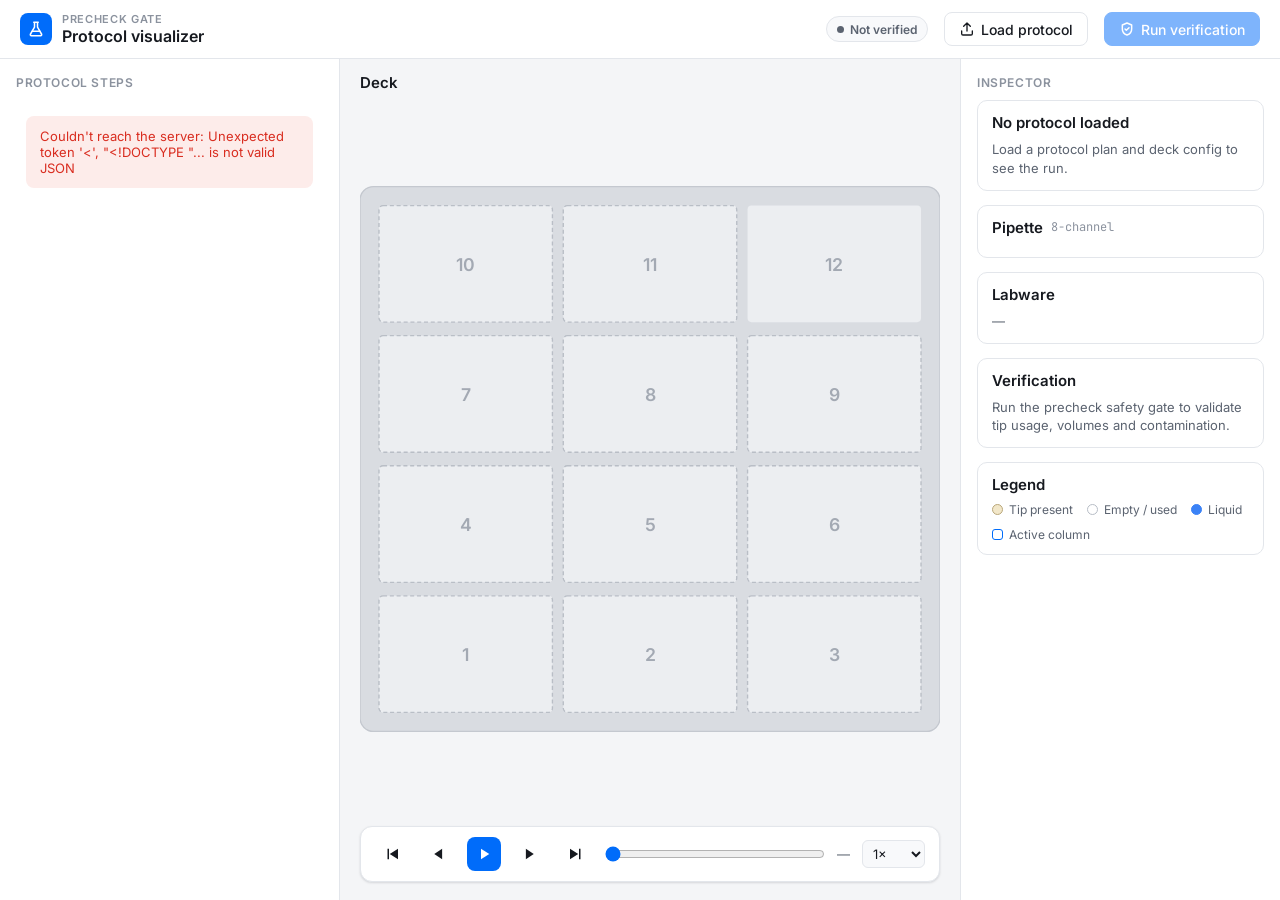
==== viz_frontend/index.html @ 833ebb76 "feat: add precheck visualizer (run view) and simulator updates - Flask backend (viz_backend) validat" ====
<!DOCTYPE html>
<html lang="en">
<head>
<meta charset="UTF-8">
<meta name="viewport" content="width=device-width, initial-scale=1.0">
<title>Precheck Run View</title>
<link rel="preconnect" href="https://fonts.googleapis.com">
<link href="https://fonts.googleapis.com/css2?family=Inter:wght@400;500;600;700&family=JetBrains+Mono:wght@400;500&display=swap" rel="stylesheet">
<style>
:root {
    --bg: #f4f5f7;
    --surface: #ffffff;
    --surface-2: #f8f9fb;
    --border: #e3e6eb;
    --text: #16191f;
    --text-2: #5b6370;
    --text-3: #8b929e;
    --accent: #006cfa;
    --accent-soft: #e5f0ff;
    --success: #04aa65;
    --success-soft: #e3f6ed;
    --danger: #d92d20;
    --danger-soft: #fdecea;
    --warn: #c77700;

    --a-pick: #7c4dff;
    --a-asp: #006cfa;
    --a-disp: #04aa65;
    --a-drop: #6b7280;

    --deck: #d9dce1;
    --deck-edge: #c4c8cf;
    --slot: #eceef1;
    --slot-line: #b9bec6;
    --slot-num: #a3a9b3;
    --lw: #ffffff;
    --lw-line: #9aa1ab;
    --well: #ffffff;
    --well-line: #b7bdc6;
    --liquid: #3b82f6;
    --tip: #f2e7c9;
    --tip-line: #b9a77a;
    --head: #1f2937;
    --shadow: 0 1px 2px rgba(16, 24, 40, .06), 0 1px 3px rgba(16, 24, 40, .08);
}
@media (prefers-color-scheme: dark) {
    :root:not([data-theme="light"]) {
        --bg: #0e1116; --surface: #161a21; --surface-2: #1b2029; --border: #2a303b;
        --text: #e8eaee; --text-2: #a4abb7; --text-3: #737b88;
        --accent: #4d9bff; --accent-soft: #15253d;
        --success: #2fc884; --success-soft: #11291f; --danger: #f2675c; --danger-soft: #331a18;
        --deck: #2a2f38; --deck-edge: #383e49; --slot: #222730; --slot-line: #434a56; --slot-num: #5f6774;
        --lw: #313743; --lw-line: #5c6472; --well: #262b34; --well-line: #535b68;
        --tip: #8a7c58; --tip-line: #b5a476; --head: #e5e7eb;
        --shadow: 0 1px 2px rgba(0,0,0,.4);
    }
}
:root[data-theme="dark"] {
    --bg: #0e1116; --surface: #161a21; --surface-2: #1b2029; --border: #2a303b;
    --text: #e8eaee; --text-2: #a4abb7; --text-3: #737b88;
    --accent: #4d9bff; --accent-soft: #15253d;
    --success: #2fc884; --success-soft: #11291f; --danger: #f2675c; --danger-soft: #331a18;
    --deck: #2a2f38; --deck-edge: #383e49; --slot: #222730; --slot-line: #434a56; --slot-num: #5f6774;
    --lw: #313743; --lw-line: #5c6472; --well: #262b34; --well-line: #535b68;
    --tip: #8a7c58; --tip-line: #b5a476; --head: #e5e7eb;
    --shadow: 0 1px 2px rgba(0,0,0,.4);
}

* { margin: 0; padding: 0; box-sizing: border-box; }
html, body { height: 100%; }
body {
    font-family: Inter, -apple-system, BlinkMacSystemFont, 'Segoe UI', sans-serif;
    font-size: 14px;
    background: var(--bg);
    color: var(--text);
    -webkit-font-smoothing: antialiased;
}
.mono { font-family: 'JetBrains Mono', ui-monospace, Menlo, monospace; }

/* ---------- App shell ---------- */
.app { display: grid; grid-template-rows: auto 1fr; height: 100vh; }
.topbar {
    display: flex; align-items: center; gap: 16px;
    padding: 12px 20px; background: var(--surface); border-bottom: 1px solid var(--border);
}
.brand { display: flex; align-items: center; gap: 10px; min-width: 0; }
.brand-mark {
    width: 32px; height: 32px; border-radius: 8px; background: var(--accent);
    display: grid; place-items: center; color: #fff; flex-shrink: 0;
}
.brand-text { min-width: 0; }
.brand-text .eyebrow { font-size: 11px; font-weight: 600; letter-spacing: .06em; text-transform: uppercase; color: var(--text-3); }
.brand-text h1 { font-size: 16px; font-weight: 600; white-space: nowrap; overflow: hidden; text-overflow: ellipsis; }
.topbar .meta { color: var(--text-2); font-size: 13px; white-space: nowrap; }
.spacer { flex: 1; }

.btn {
    display: inline-flex; align-items: center; gap: 6px;
    height: 34px; padding: 0 14px; border-radius: 8px;
    border: 1px solid var(--border); background: var(--surface); color: var(--text);
    font: inherit; font-weight: 500; cursor: pointer; transition: background .15s, border-color .15s;
    white-space: nowrap;
}
.btn:hover { background: var(--surface-2); }
.btn.primary { background: var(--accent); border-color: var(--accent); color: #fff; }
.btn.primary:hover { filter: brightness(1.08); }
.btn:disabled { opacity: .5; cursor: default; }
.btn svg { width: 16px; height: 16px; }

.pill {
    display: inline-flex; align-items: center; gap: 6px; height: 26px; padding: 0 10px;
    border-radius: 999px; font-size: 12px; font-weight: 600; background: var(--surface-2); color: var(--text-2);
    border: 1px solid var(--border); white-space: nowrap;
}
.pill::before { content: ""; width: 7px; height: 7px; border-radius: 50%; background: currentColor; }
.pill.passed { background: var(--success-soft); color: var(--success); border-color: transparent; }
.pill.failed { background: var(--danger-soft); color: var(--danger); border-color: transparent; }
.pill.running { background: var(--accent-soft); color: var(--accent); border-color: transparent; }

.main {
    display: grid; grid-template-columns: 340px minmax(0, 1fr) 320px;
    min-height: 0;
}

/* ---------- Steps sidebar ---------- */
.sidebar { background: var(--surface); border-right: 1px solid var(--border); display: flex; flex-direction: column; min-height: 0; }
.section-head {
    display: flex; align-items: baseline; justify-content: space-between;
    padding: 16px 16px 10px; font-size: 12px; font-weight: 600; letter-spacing: .05em; text-transform: uppercase; color: var(--text-3);
}
.steps { overflow-y: auto; padding: 0 10px 16px; flex: 1; }
.group-head {
    margin: 12px 6px 6px; font-size: 12px; font-weight: 600; color: var(--text-2);
    display: flex; gap: 6px; align-items: center;
}
.group-head .arrow { color: var(--text-3); }
.step {
    display: grid; grid-template-columns: 28px 1fr; gap: 10px; align-items: start;
    padding: 9px 10px; border-radius: 8px; cursor: pointer; border: 1px solid transparent;
    transition: background .12s;
}
.step:hover { background: var(--surface-2); }
.step.active { background: var(--accent-soft); border-color: color-mix(in srgb, var(--accent) 35%, transparent); }
.step.done .step-title { color: var(--text-2); }
.step.failed { background: var(--danger-soft); border-color: color-mix(in srgb, var(--danger) 40%, transparent); }
.step-icon {
    width: 28px; height: 28px; border-radius: 7px; display: grid; place-items: center; color: #fff;
}
.step-icon svg { width: 15px; height: 15px; }
.step-title { font-weight: 500; line-height: 1.35; }
.step-sub { font-size: 12px; color: var(--text-3); margin-top: 2px; }
.step-num { font-variant-numeric: tabular-nums; color: var(--text-3); font-weight: 500; margin-right: 4px; }

/* ---------- Deck center ---------- */
.stage { display: flex; flex-direction: column; min-width: 0; min-height: 0; }
.stage-head { display: flex; align-items: center; gap: 12px; padding: 14px 20px 0; }
.stage-head h2 { font-size: 15px; font-weight: 600; }
.stage-head .sub { color: var(--text-3); font-size: 13px; }
.deck-wrap { flex: 1; min-height: 0; display: grid; place-items: center; padding: 12px 20px; }
#deck { width: 100%; height: 100%; max-height: 100%; }
#head { transition: transform .45s cubic-bezier(.4,0,.2,1), opacity .25s; }

.transport {
    margin: 0 20px 18px; background: var(--surface); border: 1px solid var(--border); border-radius: 12px;
    padding: 10px 14px; display: flex; align-items: center; gap: 12px; box-shadow: var(--shadow);
}
.icon-btn {
    width: 34px; height: 34px; border-radius: 8px; border: none; background: transparent; color: var(--text);
    display: grid; place-items: center; cursor: pointer;
}
.icon-btn:hover { background: var(--surface-2); }
.icon-btn.play { background: var(--accent); color: #fff; }
.icon-btn.play:hover { filter: brightness(1.08); }
.icon-btn svg { width: 18px; height: 18px; }
.scrub { flex: 1; accent-color: var(--accent); min-width: 60px; }
.counter { font-variant-numeric: tabular-nums; color: var(--text-2); font-size: 13px; white-space: nowrap; }
select.speed { font: inherit; font-size: 13px; color: var(--text); background: var(--surface-2); border: 1px solid var(--border); border-radius: 6px; padding: 4px 6px; }

/* ---------- Inspector ---------- */
.inspector { background: var(--surface); border-left: 1px solid var(--border); overflow-y: auto; padding-bottom: 20px; }
.card { margin: 0 16px 14px; border: 1px solid var(--border); border-radius: 10px; background: var(--surface); }
.card-body { padding: 12px 14px; }
.card h3 { font-size: 15px; font-weight: 600; margin-bottom: 8px; display: flex; align-items: center; gap: 8px; }
.kv { display: grid; grid-template-columns: 90px 1fr; gap: 6px 10px; font-size: 13px; }
.kv dt { color: var(--text-3); }
.kv dd { color: var(--text); overflow-wrap: anywhere; }

.channels { display: grid; gap: 5px; }
.ch { display: grid; grid-template-columns: 16px 14px 1fr 54px; align-items: center; gap: 8px; font-size: 12px; }
.ch .row { color: var(--text-3); font-weight: 600; }
.ch .tipdot { width: 12px; height: 12px; border-radius: 50%; border: 1.5px solid var(--well-line); }
.ch .tipdot.on { background: var(--tip); border-color: var(--tip-line); }
.ch .bar { height: 6px; background: var(--surface-2); border-radius: 3px; overflow: hidden; border: 1px solid var(--border); }
.ch .bar > i { display: block; height: 100%; background: var(--liquid); transition: width .3s; }
.ch .vol { text-align: right; color: var(--text-2); font-variant-numeric: tabular-nums; }

.lw-list { display: grid; gap: 10px; }
.lw-item { display: grid; grid-template-columns: 30px 1fr; gap: 10px; align-items: start; font-size: 13px; }
.slot-badge {
    width: 30px; height: 24px; border-radius: 6px; background: var(--surface-2); border: 1px solid var(--border);
    display: grid; place-items: center; font-weight: 600; font-size: 12px; color: var(--text-2);
}
.lw-item .name { font-weight: 500; line-height: 1.3; }
.lw-item .stat { color: var(--text-3); font-size: 12px; margin-top: 2px; }

.verify-msg { font-size: 13px; color: var(--text-2); line-height: 1.45; }
.verify-msg.err { color: var(--danger); }
.code { display: inline-block; font-size: 11px; padding: 2px 6px; border-radius: 4px; background: var(--danger-soft); color: var(--danger); margin-bottom: 6px; }
.legend { display: flex; flex-wrap: wrap; gap: 10px 14px; font-size: 12px; color: var(--text-2); }
.legend span { display: inline-flex; align-items: center; gap: 6px; }
.legend i { width: 11px; height: 11px; border-radius: 50%; display: inline-block; border: 1.5px solid var(--well-line); }

.empty { padding: 40px 20px; text-align: center; color: var(--text-3); }
.error-banner { margin: 16px; padding: 12px 14px; border-radius: 8px; background: var(--danger-soft); color: var(--danger); font-size: 13px; }

::-webkit-scrollbar { width: 8px; height: 8px; }
::-webkit-scrollbar-thumb { background: var(--border); border-radius: 4px; }


/* ---------- Load dialog ---------- */
dialog#load-dialog {
    width: min(760px, calc(100vw - 32px)); max-height: calc(100vh - 48px); margin: auto;
    border: 1px solid var(--border); border-radius: 14px; background: var(--surface); color: var(--text);
    padding: 0; box-shadow: 0 24px 64px rgba(16, 24, 40, .25);
}
dialog#load-dialog[open] { display: flex; flex-direction: column; }
dialog::backdrop { background: rgba(15, 18, 25, .45); backdrop-filter: blur(2px); }
.dlg-head { display: flex; gap: 16px; align-items: flex-start; padding: 20px 22px 14px; border-bottom: 1px solid var(--border); }
.dlg-head h2 { font-size: 18px; font-weight: 600; margin-bottom: 4px; }
.dlg-head p { color: var(--text-2); font-size: 13px; line-height: 1.5; }
.dlg-head .icon-btn { margin-left: auto; flex-shrink: 0; }
.dlg-body { overflow-y: auto; padding: 4px 22px 18px; }
.dlg-section { margin: 18px 0 8px; font-size: 12px; font-weight: 600; letter-spacing: .05em; text-transform: uppercase; color: var(--text-3); }
.dlg-section span { text-transform: none; letter-spacing: 0; font-weight: 500; margin-left: 6px; }
.sample-sets { display: grid; grid-template-columns: repeat(auto-fit, minmax(220px, 1fr)); gap: 10px; }
.sample-card {
    text-align: left; display: grid; gap: 3px; padding: 12px 14px; border-radius: 10px; cursor: pointer;
    border: 1px solid var(--border); background: var(--surface-2); color: var(--text); font: inherit;
}
.sample-card:hover { border-color: var(--accent); background: var(--accent-soft); }
.sample-card .name { font-weight: 600; }
.sample-card .sum { font-size: 12px; color: var(--text-2); }
.sample-card .files { font-size: 11px; color: var(--text-3); }
.drop-zone {
    margin-top: 14px; padding: 14px; border: 1.5px dashed var(--border); border-radius: 10px;
    text-align: center; font-size: 13px; color: var(--text-2); transition: border-color .15s, background .15s;
}
.drop-zone.drag, .slot.drag { border-color: var(--accent); background: var(--accent-soft); }
.drop-note { color: var(--warn); margin-top: 4px; font-size: 12px; }
.drop-note:empty { display: none; }
.slot { border: 1px solid var(--border); border-radius: 10px; padding: 12px 14px; margin-bottom: 8px; display: grid; gap: 10px; }
.slot.bad { border-color: color-mix(in srgb, var(--danger) 45%, transparent); background: var(--danger-soft); }
.slot.missing { border-style: dashed; }
.slot-top { display: grid; grid-template-columns: 22px 1fr; gap: 10px; }
.slot-icon {
    width: 22px; height: 22px; border-radius: 50%; display: grid; place-items: center; font-size: 12px; font-weight: 700;
    background: var(--surface-2); color: var(--text-3); border: 1px solid var(--border);
}
.slot.ok .slot-icon { background: var(--success); color: #fff; border-color: transparent; }
.slot.bad .slot-icon { background: var(--danger); color: #fff; border-color: transparent; }
.slot-label { font-weight: 600; display: flex; flex-wrap: wrap; align-items: center; gap: 6px; }
.slot-label .fname { font-weight: 400; font-size: 12px; color: var(--text-3); }
.tag { font-size: 10.5px; font-weight: 600; padding: 1px 6px; border-radius: 4px; background: var(--surface-2); color: var(--text-3); border: 1px solid var(--border); }
.tag.req { color: var(--accent); background: var(--accent-soft); border-color: transparent; }
.slot-desc { font-size: 12.5px; color: var(--text-2); line-height: 1.5; margin-top: 3px; }
.slot-desc code { font-family: 'JetBrains Mono', monospace; font-size: 11.5px; background: var(--surface-2); padding: 0 3px; border-radius: 3px; }
.slot-status { font-size: 13px; margin-top: 6px; font-weight: 500; }
.slot.ok .slot-status { color: var(--success); }
.slot.missing .slot-status { color: var(--text-2); }
.slot.idle .slot-status { color: var(--text-3); }
.slot.bad .slot-status { color: var(--danger); }
.slot-status .note { color: var(--text-3); font-weight: 400; }
.slot-errs { margin: 6px 0 0 16px; font-size: 12.5px; color: var(--danger); line-height: 1.5; }
.slot-actions { display: flex; flex-wrap: wrap; gap: 6px; padding-left: 32px; }
.btn.sm { height: 28px; padding: 0 10px; font-size: 12.5px; border-radius: 6px; text-decoration: none; }
.btn.ghost { background: transparent; border-color: transparent; color: var(--text-2); }
.btn.ghost:hover { background: var(--surface-2); color: var(--text); }
.dlg-foot { display: flex; align-items: center; gap: 8px; padding: 14px 22px; border-top: 1px solid var(--border); }
.load-status { flex: 1; font-size: 13px; color: var(--text-2); }
.load-status.ok { color: var(--success); }
.load-status.bad { color: var(--danger); }
@media (max-width: 760px) {
    .dlg-head, .dlg-body, .dlg-foot { padding-left: 16px; padding-right: 16px; }
    .slot-actions { padding-left: 0; }
}

/* deck svg text */
.slot-num { font: 600 13px Inter, sans-serif; fill: var(--slot-num); }
.lw-label { font: 600 6.5px Inter, sans-serif; fill: var(--text-2); }
.trash-label { font: 600 9px Inter, sans-serif; fill: var(--text-3); }

@media (max-width: 1180px) {
    .main { grid-template-columns: 300px minmax(0, 1fr); }
    .inspector { grid-column: 1 / -1; border-left: none; border-top: 1px solid var(--border); display: grid; grid-template-columns: repeat(auto-fit, minmax(260px, 1fr)); padding: 14px 0; }
    .inspector .section-head { grid-column: 1 / -1; padding-top: 0; }
    .app { height: auto; min-height: 100vh; }
    .main { min-height: calc(100vh - 60px); }
    .deck-wrap { height: min(70vh, 620px); flex: none; }
}
@media (max-width: 760px) {
    .topbar { flex-wrap: wrap; padding: 12px 16px; }
    .topbar .meta { display: none; }
    .main { grid-template-columns: 1fr; }
    .sidebar { border-right: none; border-bottom: 1px solid var(--border); max-height: 320px; }
    .deck-wrap { padding: 12px 16px; min-height: 360px; }
    .transport { margin: 0 16px 16px; gap: 6px; padding: 8px; }
    .speed { display: none; }
    .stage-head { padding: 14px 16px 0; }
}
</style>
</head>
<body>
<div class="app">
    <header class="topbar">
        <div class="brand">
            <div class="brand-mark">
                <svg width="18" height="18" viewBox="0 0 24 24" fill="none" stroke="currentColor" stroke-width="2" stroke-linecap="round" stroke-linejoin="round"><path d="M9 3h6M10 3v6.5L4.5 19a1.5 1.5 0 0 0 1.3 2h12.4a1.5 1.5 0 0 0 1.3-2L14 9.5V3"/><path d="M7 15h10"/></svg>
            </div>
            <div class="brand-text">
                <div class="eyebrow">Precheck Gate</div>
                <h1 id="protocol-name">Protocol visualizer</h1>
            </div>
        </div>
        <span class="meta" id="protocol-meta"></span>
        <div class="spacer"></div>
        <span class="pill" id="verify-pill">Not verified</span>
        <button class="btn" onclick="openLoadDialog()" title="Load protocol files">
            <svg viewBox="0 0 24 24" fill="none" stroke="currentColor" stroke-width="2" stroke-linecap="round" stroke-linejoin="round"><path d="M12 15V3M7 8l5-5 5 5"/><path d="M4 15v4a2 2 0 0 0 2 2h12a2 2 0 0 0 2-2v-4"/></svg>
            Load protocol
        </button>
        <button class="btn primary" id="verify-btn" onclick="runVerification()">
            <svg viewBox="0 0 24 24" fill="none" stroke="currentColor" stroke-width="2.2" stroke-linecap="round" stroke-linejoin="round"><path d="M12 3l7 3v6c0 4.5-3 7.7-7 9-4-1.3-7-4.5-7-9V6z"/><path d="M9 12l2 2 4-4"/></svg>
            Run verification
        </button>
    </header>

    <div class="main">
        <aside class="sidebar">
            <div class="section-head"><span>Protocol steps</span><span id="step-count"></span></div>
            <div class="steps" id="steps"><div class="empty">Loading protocol…</div></div>
        </aside>

        <section class="stage">
            <div class="stage-head">
                <h2 id="deck-name">Deck</h2>
                <span class="sub" id="deck-sub"></span>
            </div>
            <div class="deck-wrap">
                <svg id="deck" preserveAspectRatio="xMidYMid meet">
                    <g id="deck-static"></g>
                    <g id="deck-dynamic"></g>
                    <g id="head" style="opacity:0"></g>
                </svg>
            </div>
            <div class="transport">
                <button class="icon-btn" onclick="goTo(0)" title="Start (Home)">
                    <svg viewBox="0 0 24 24" fill="currentColor"><path d="M6 5h2v14H6zM20 5v14L9 12z"/></svg>
                </button>
                <button class="icon-btn" onclick="goTo(cursor - 1)" title="Previous step (←)">
                    <svg viewBox="0 0 24 24" fill="currentColor"><path d="M15.5 5v14L5 12z" transform="translate(2 0)"/></svg>
                </button>
                <button class="icon-btn play" id="play-btn" onclick="togglePlay()" title="Play / pause (Space)"></button>
                <button class="icon-btn" onclick="goTo(cursor + 1)" title="Next step (→)">
                    <svg viewBox="0 0 24 24" fill="currentColor"><path d="M8.5 5v14L19 12z" transform="translate(-2 0)"/></svg>
                </button>
                <button class="icon-btn" onclick="goTo(steps.length)" title="End (End)">
                    <svg viewBox="0 0 24 24" fill="currentColor"><path d="M16 5h2v14h-2zM4 5v14l11-7z"/></svg>
                </button>
                <input type="range" class="scrub" id="scrub" min="0" max="0" value="0" oninput="goTo(+this.value)">
                <span class="counter" id="counter">—</span>
                <select class="speed" id="speed" title="Playback speed">
                    <option value="0.5">0.5×</option>
                    <option value="1" selected>1×</option>
                    <option value="2">2×</option>
                </select>
            </div>
        </section>

        <aside class="inspector">
            <div class="section-head"><span>Inspector</span></div>
            <div class="card"><div class="card-body" id="step-detail"></div></div>
            <div class="card"><div class="card-body">
                <h3>Pipette <span class="sub mono" style="font-size:12px;color:var(--text-3);font-weight:400">8-channel</span></h3>
                <div class="channels" id="channels"></div>
            </div></div>
            <div class="card"><div class="card-body">
                <h3>Labware</h3>
                <div class="lw-list" id="labware-list"></div>
            </div></div>
            <div class="card"><div class="card-body">
                <h3>Verification</h3>
                <div id="verify-detail" class="verify-msg">Run the precheck safety gate to validate tip usage, volumes and contamination.</div>
            </div></div>
            <div class="card"><div class="card-body">
                <h3>Legend</h3>
                <div class="legend">
                    <span><i style="background:var(--tip);border-color:var(--tip-line)"></i>Tip present</span>
                    <span><i></i>Empty / used</span>
                    <span><i style="background:var(--liquid);border-color:var(--liquid)"></i>Liquid</span>
                    <span><i style="border-color:var(--accent);border-radius:3px"></i>Active column</span>
                </div>
            </div></div>
        </aside>
    </div>
</div>

<dialog id="load-dialog">
    <div class="dlg-head">
        <div>
            <h2>Load protocol files</h2>
            <p>A run needs a <b>protocol plan</b> and a <b>deck config</b>, checked against the <b>labware library</b>. The protocol only loads once every required file is present and valid.</p>
        </div>
        <button class="icon-btn" onclick="closeLoadDialog()" title="Close" aria-label="Close">
            <svg viewBox="0 0 24 24" fill="none" stroke="currentColor" stroke-width="2" stroke-linecap="round"><path d="M6 6l12 12M18 6L6 18"/></svg>
        </button>
    </div>
    <div class="dlg-body">
        <div class="dlg-section">Start from a sample</div>
        <div class="sample-sets" id="sample-sets"></div>

        <div class="drop-zone" id="drop-zone">
            <b>Drop your files here</b> — each one is matched to its slot automatically, or drop a file on a specific slot below.
            <div class="drop-note" id="drop-note"></div>
        </div>

        <div class="dlg-section">Run files <span>change per protocol</span></div>
        <div id="run-slots"></div>

        <div class="dlg-section">Labware library <span>static · persists between runs</span></div>
        <div id="lib-slots"></div>
    </div>
    <div class="dlg-foot">
        <span class="load-status" id="load-status"></span>
        <button class="btn" onclick="closeLoadDialog()">Cancel</button>
        <button class="btn primary" id="load-btn" onclick="confirmLoad()" disabled>Load protocol</button>
    </div>
</dialog>

<script>
const API = "/api";

/* ---------- Deck geometry (OT-2, units ≈ mm) ---------- */
const SW = 128, SH = 86, GX = 8, GY = 10, PAD = 14;
const DECK_W = PAD * 2 + SW * 3 + GX * 2;
const DECK_H = PAD * 2 + SH * 4 + GY * 3;
const A1X = 14.38, A1Y = 11.24, PITCH = 9;
const ROWS = "ABCDEFGH";
const TIP_CAPACITY = 300;

const ACTIONS = {
    tips_on:  { label: "Pick up tips", color: "var(--a-pick)",
                icon: '<path d="M12 3v10M8 9l4 4 4-4"/><path d="M9 17h6l-1 4h-4z"/>' },
    aspirate: { label: "Aspirate", color: "var(--a-asp)",
                icon: '<path d="M12 21V8M7 12l5-5 5 5"/><path d="M5 3h14"/>' },
    dispense: { label: "Dispense", color: "var(--a-disp)",
                icon: '<path d="M12 3v13M7 11l5 5 5-5"/><path d="M5 21h14"/>' },
    tips_off: { label: "Drop tips", color: "var(--a-drop)",
                icon: '<path d="M4 7h16M9 7V4h6v3M6 7l1 13h10l1-13"/>' },
};
const UNKNOWN_ACTION = { label: "Step", color: "var(--text-3)", icon: '<circle cx="12" cy="12" r="4"/>' };

let session = null;      // { protocol, deck, labware }
let steps = [];
let snapshots = [];      // snapshots[k] = state after k steps
let cursor = 0;
let playTimer = null;
let verification = null; // last /api/verify result

/* ---------- Helpers ---------- */
const $ = id => document.getElementById(id);
const esc = s => String(s ?? "").replace(/[&<>"']/g, c => ({ "&": "&amp;", "<": "&lt;", ">": "&gt;", '"': "&quot;", "'": "&#39;" }[c]));
const fmtVol = v => `${+(+v).toFixed(1)} µL`;
const actionOf = s => ACTIONS[s.action] || UNKNOWN_ACTION;
const volumeOf = s => s.volume_ul ?? s.volume ?? 0;
const labwareIdOf = s => s.labware ?? s.resource ?? null;
const channelsOf = s => Array.isArray(s.channels) ? s.channels : [0, 1, 2, 3, 4, 5, 6, 7];
const slotOrigin = n => {
    const c = (n - 1) % 3, r = 3 - Math.floor((n - 1) / 3);
    return { x: PAD + c * (SW + GX), y: PAD + r * (SH + GY) };
};
const colX = col => A1X + (col - 1) * PITCH;

function shortName(lw) {
    if (!lw) return "unknown labware";
    if (lw.role === "trash") return "Trash";
    if (lw.role === "tip_rack") return "Tip rack";
    if (lw.role === "plate") return "Plate";
    if (lw.role === "reservoir") return "Reservoir";
    return lw.id;
}

function wellRange(step) {
    const lw = session.labware[labwareIdOf(step)];
    const chs = channelsOf(step), col = step.column ?? 1;
    if (lw?.role === "reservoir") return `column ${col}`;
    const lo = Math.min(...chs), hi = Math.max(...chs);
    return lo === hi ? `${ROWS[lo]}${col}` : `${ROWS[lo]}${col}–${ROWS[hi]}${col}`;
}

function describe(step) {
    const lw = session.labware[labwareIdOf(step)];
    const name = shortName(lw);
    const slot = lw ? ` · slot ${lw.slot}` : "";
    switch (step.action) {
        case "tips_on":
            return { title: `Pick up ${channelsOf(step).length} tips`, sub: `${name}${slot} · ${wellRange(step)}` };
        case "aspirate":
            return { title: `Aspirate ${fmtVol(volumeOf(step))}`, sub: `from ${name}${slot} · ${wellRange(step)}` };
        case "dispense":
            return { title: `Dispense ${fmtVol(volumeOf(step))}`, sub: `into ${name}${slot} · ${wellRange(step)}` };
        case "tips_off":
            return { title: "Drop tips", sub: `in ${name}${slot}` };
        default:
            return { title: esc(step.action || "Unknown action"), sub: lw ? `${name}${slot}` : "" };
    }
}

/* ---------- Simulation: replay steps into per-step state snapshots ---------- */
function simulate() {
    const state = { tips: {}, wells: {}, reservoirUsed: {}, head: [], trashed: 0, lastAspirate: null };
    for (const lw of Object.values(session.labware)) {
        if (lw.role === "tip_rack") state.tips[lw.id] = Array(96).fill(true);
        if (lw.role === "plate") state.wells[lw.id] = Array(96).fill(0);
        if (lw.role === "reservoir") state.reservoirUsed[lw.id] = 0;
    }
    const mounted = session.initial_state?.pipette_head?.channels_mounted_tips || [];
    for (let i = 0; i < 8; i++) state.head.push({ tip: !!mounted[i], vol: 0 });

    snapshots = [structuredClone(state)];
    for (const step of steps) {
        const id = labwareIdOf(step), lw = session.labware[id];
        const c = (step.column ?? 1) - 1, v = +volumeOf(step), chs = channelsOf(step);
        switch (step.action) {
            case "tips_on":
                for (const ch of chs) {
                    if (state.tips[id]) state.tips[id][ch * 12 + c] = false;
                    state.head[ch].tip = true;
                }
                break;
            case "tips_off":
                state.trashed += state.head.filter(h => h.tip).length;
                state.head.forEach(h => { h.tip = false; h.vol = 0; });
                break;
            case "aspirate":
                for (const ch of chs) {
                    state.head[ch].vol += v;
                    if (lw?.role === "plate") state.wells[id][ch * 12 + c] -= v;
                }
                if (lw?.role === "reservoir") state.reservoirUsed[id] += v * chs.length;
                state.lastAspirate = { id, column: c + 1 };
                break;
            case "dispense":
                for (const ch of chs) {
                    state.head[ch].vol = Math.max(0, state.head[ch].vol - v);
                    if (lw?.role === "plate") state.wells[id][ch * 12 + c] += v;
                }
                if (lw?.role === "reservoir") state.reservoirUsed[id] -= v * chs.length;
                break;
        }
        snapshots.push(structuredClone(state));
    }
}

/* ---------- Deck rendering ---------- */
function renderDeckStatic() {
    const svg = $("deck");
    svg.setAttribute("viewBox", `0 0 ${DECK_W} ${DECK_H}`);
    let out = `<rect x="0" y="0" width="${DECK_W}" height="${DECK_H}" rx="10" fill="var(--deck)" stroke="var(--deck-edge)"/>`;
    for (let n = 1; n <= 12; n++) {
        const { x, y } = slotOrigin(n);
        out += `<rect x="${x}" y="${y}" width="${SW}" height="${SH}" rx="3" fill="var(--slot)" stroke="var(--slot-line)" stroke-dasharray="${n === (session?.deck.trash_slot ?? 12) ? 0 : 3} 2"/>`;
        out += `<text class="slot-num" x="${x + SW / 2}" y="${y + SH / 2 + 5}" text-anchor="middle">${n}</text>`;
    }
    $("deck-static").innerHTML = out;
}

function renderDeck() {
    const snap = snapshots[cursor];
    const step = cursor > 0 ? steps[cursor - 1] : null;
    const activeId = step ? labwareIdOf(step) : null;
    const failedHere = step && verification?.failed_step === (step.step ?? cursor);
    let out = "";

    for (const lw of Object.values(session.labware)) {
        const { x, y } = slotOrigin(lw.slot);
        out += `<g transform="translate(${x} ${y})">`;
        if (lw.role === "trash") out += drawTrash(snap, lw);
        else if (lw.role === "tip_rack") out += drawTipRack(snap, lw);
        else if (lw.role === "plate") out += drawPlate(snap, lw);
        else if (lw.role === "reservoir") out += drawReservoir(snap, lw);
        else out += `<rect x="1" y="1" width="${SW - 2}" height="${SH - 2}" rx="4" fill="var(--lw)" stroke="var(--lw-line)"/>`;

        if (lw.id === activeId && lw.role !== "trash") {
            const cx = colX(step.column ?? 1), chs = channelsOf(step);
            const top = A1Y + Math.min(...chs) * PITCH, bot = A1Y + Math.max(...chs) * PITCH;
            const color = failedHere ? "var(--danger)" : "var(--accent)";
            out += `<rect x="${cx - 5.2}" y="${top - 5.2}" width="10.4" height="${bot - top + 10.4}" rx="5.2" fill="none" stroke="${color}" stroke-width="1.6"/>`;
        }
        if (lw.id === activeId && lw.role === "trash") {
            out += `<rect x="1" y="1" width="${SW - 2}" height="${SH - 2}" rx="4" fill="none" stroke="var(--accent)" stroke-width="1.6"/>`;
        }
        if (lw.role !== "trash") {
            const label = shortName(lw);
            const w = label.length * 4 + 10;
            out += `<rect x="${SW - w - 3}" y="${SH - 11}" width="${w}" height="9" rx="4.5" fill="var(--surface)" opacity=".92"/>`;
            out += `<text class="lw-label" x="${SW - w / 2 - 3}" y="${SH - 4.4}" text-anchor="middle">${esc(label)}</text>`;
        }
        out += `</g>`;
    }

    // Transfer arc: last aspirate source -> current dispense destination
    if (step?.action === "dispense" && snap.lastAspirate && session.labware[snap.lastAspirate.id]) {
        const from = headPos(snap.lastAspirate.id, snap.lastAspirate.column);
        const to = headPos(activeId, step.column ?? 1);
        if (from && to) {
            const fx = from.x, fy = from.y + 31.5, tx = to.x, ty = to.y + 31.5;
            const mx = (fx + tx) / 2, my = Math.min(fy, ty) - 28;
            out += `<path d="M${fx} ${fy} Q${mx} ${my} ${tx} ${ty}" fill="none" stroke="var(--a-disp)" stroke-width="1.6" stroke-dasharray="4 3" marker-end="url(#arrow)"/>`;
        }
    }

    out = `<defs><marker id="arrow" viewBox="0 0 10 10" refX="8" refY="5" markerWidth="5" markerHeight="5" orient="auto-start-reverse"><path d="M0 0L10 5L0 10z" fill="var(--a-disp)"/></marker></defs>` + out;
    $("deck-dynamic").innerHTML = out;
    renderHead(snap, step);
}

function drawTipRack(snap, lw) {
    const tips = snap.tips[lw.id];
    let out = `<rect x="1" y="1" width="${SW - 2}" height="${SH - 2}" rx="4" fill="var(--lw)" stroke="var(--lw-line)"/>`;
    for (let r = 0; r < 8; r++) for (let c = 0; c < 12; c++) {
        const has = tips[r * 12 + c];
        out += `<circle cx="${colX(c + 1)}" cy="${A1Y + r * PITCH}" r="3.1" fill="${has ? "var(--tip)" : "var(--well)"}" stroke="${has ? "var(--tip-line)" : "var(--well-line)"}" stroke-width="${has ? .6 : .5}" ${has ? "" : 'stroke-dasharray="1 1"'}><title>${ROWS[r]}${c + 1} · ${has ? "tip present" : "used"}</title></circle>`;
    }
    return out;
}

function drawPlate(snap, lw) {
    const vols = snap.wells[lw.id];
    const max = lw.spec?.well_specifications?.well_volume_range?.max_ul || 330;
    let out = `<rect x="1" y="1" width="${SW - 2}" height="${SH - 2}" rx="4" fill="var(--lw)" stroke="var(--lw-line)"/>`;
    for (let r = 0; r < 8; r++) {
        out += `<text x="5" y="${A1Y + r * PITCH + 1.8}" font-size="4.2" fill="var(--text-3)" text-anchor="middle">${ROWS[r]}</text>`;
    }
    for (let c = 0; c < 12; c++) {
        out += `<text x="${colX(c + 1)}" y="5.4" font-size="4.2" fill="var(--text-3)" text-anchor="middle">${c + 1}</text>`;
    }
    for (let r = 0; r < 8; r++) for (let c = 0; c < 12; c++) {
        const v = vols[r * 12 + c];
        const fill = v > 0 ? `fill="var(--liquid)" fill-opacity="${(0.25 + 0.75 * Math.min(v / max, 1)).toFixed(2)}"` : `fill="var(--well)"`;
        out += `<circle cx="${colX(c + 1)}" cy="${A1Y + r * PITCH}" r="3.4" ${fill} stroke="var(--well-line)" stroke-width=".5"><title>${ROWS[r]}${c + 1} · ${fmtVol(v)}</title></circle>`;
    }
    return out;
}

function drawReservoir(snap, lw) {
    const used = snap.reservoirUsed[lw.id];
    const cap = lw.spec?.volume_ul;
    return `<rect x="1" y="1" width="${SW - 2}" height="${SH - 2}" rx="4" fill="var(--lw)" stroke="var(--lw-line)"/>
        <rect x="7" y="5" width="${SW - 14}" height="${SH - 18}" rx="4" fill="var(--liquid)" fill-opacity=".22" stroke="var(--well-line)" stroke-width=".6">
            <title>${esc(lw.name)}${cap ? ` · capacity ${cap / 1000} mL` : ""} · ${fmtVol(used)} drawn</title></rect>
        <text x="${SW / 2}" y="${SH / 2 - 2}" text-anchor="middle" font-size="7" font-weight="600" fill="var(--liquid)">${cap ? `${cap / 1000} mL` : "Reservoir"}</text>
        <text x="${SW / 2}" y="${SH / 2 + 7}" text-anchor="middle" font-size="5.5" fill="var(--text-2)">−${fmtVol(used)} drawn</text>`;
}

function drawTrash(snap, lw) {
    return `<rect x="1" y="1" width="${SW - 2}" height="${SH - 2}" rx="4" fill="var(--slot)" stroke="var(--slot-line)"/>
        <g transform="translate(${SW / 2 - 10} ${SH / 2 - 22})" fill="none" stroke="var(--text-3)" stroke-width="1.6" stroke-linecap="round" stroke-linejoin="round">
            <path d="M2 6h16M7 6V3h6v3M4 6l1.2 14h9.6L16 6"/>
        </g>
        <text class="trash-label" x="${SW / 2}" y="${SH / 2 + 14}" text-anchor="middle">Trash</text>
        <text x="${SW / 2}" y="${SH / 2 + 24}" text-anchor="middle" font-size="6" fill="var(--text-3)">${snap.trashed} tips</text>`;
}

/* Head position = deck coords of nozzle A for a given labware column */
function headPos(id, column) {
    const lw = session.labware[id];
    if (!lw) return null;
    const { x, y } = slotOrigin(lw.slot);
    if (lw.role === "trash") return { x: x + SW / 2, y: y + SH / 2 - 31.5 };
    return { x: x + colX(column), y: y + A1Y };
}

function renderHead(snap, step) {
    const head = $("head");
    const pos = step ? headPos(labwareIdOf(step), step.column ?? 1) : null;
    if (!pos) { head.style.opacity = 0; return; }
    let out = `<rect x="-5.5" y="-7" width="11" height="${7 * PITCH + 14}" rx="5.5" fill="var(--head)" fill-opacity=".14" stroke="var(--head)" stroke-opacity=".55" stroke-width=".8"/>`;
    snap.head.forEach((h, i) => {
        const fill = h.vol > 0 ? "var(--liquid)" : h.tip ? "var(--tip)" : "var(--surface)";
        const stroke = h.tip ? "var(--tip-line)" : "var(--head)";
        out += `<circle cx="0" cy="${i * PITCH}" r="${h.tip ? 2.6 : 1.8}" fill="${fill}" stroke="${stroke}" stroke-width=".7"/>`;
    });
    head.innerHTML = out;
    head.style.transform = `translate(${pos.x}px, ${pos.y}px)`;
    head.style.opacity = 1;
}

/* ---------- Sidebar: grouped step list ---------- */
function renderSteps() {
    $("step-count").textContent = `${steps.length} steps`;
    if (!steps.length) { $("steps").innerHTML = `<div class="empty">No steps in protocol.</div>`; return; }

    // Group into transfers: a new group starts at each tip pickup
    const groups = [];
    steps.forEach((s, i) => {
        if (!groups.length || s.action === "tips_on") groups.push([]);
        groups[groups.length - 1].push(i);
    });

    let html = "";
    groups.forEach((idxs, g) => {
        const src = idxs.map(i => steps[i]).find(s => s.action === "aspirate");
        const dst = idxs.map(i => steps[i]).find(s => s.action === "dispense");
        const loc = s => `${shortName(session.labware[labwareIdOf(s)])} ${wellRange(s)}`;
        const summary = src && dst ? `${esc(loc(src))} <span class="arrow">→</span> ${esc(loc(dst))}` : "Tip handling";
        html += `<div class="group-head">Transfer ${g + 1} · ${summary}</div>`;
        for (const i of idxs) {
            const s = steps[i], a = actionOf(s), d = describe(s);
            html += `<div class="step" data-i="${i + 1}" onclick="goTo(${i + 1})">
                <div class="step-icon" style="background:${a.color}"><svg viewBox="0 0 24 24" fill="none" stroke="currentColor" stroke-width="2" stroke-linecap="round" stroke-linejoin="round">${a.icon}</svg></div>
                <div><div class="step-title"><span class="step-num">${s.step ?? i + 1}.</span>${d.title}</div><div class="step-sub">${d.sub}</div></div>
            </div>`;
        }
    });
    $("steps").innerHTML = html;
}

function updateStepHighlight() {
    document.querySelectorAll(".step").forEach(el => {
        const i = +el.dataset.i, s = steps[i - 1];
        el.classList.toggle("active", i === cursor);
        el.classList.toggle("done", i < cursor);
        el.classList.toggle("failed", verification?.failed_step === (s.step ?? i));
    });
    const active = document.querySelector(".step.active");
    if (active) active.scrollIntoView({ block: "nearest", behavior: "smooth" });
}

/* ---------- Inspector ---------- */
function renderInspector() {
    const snap = snapshots[cursor];
    const step = cursor > 0 ? steps[cursor - 1] : null;

    if (!step) {
        $("step-detail").innerHTML = `<h3>Initial deck state</h3>
            <div class="verify-msg">Press play or pick a step to walk through the protocol. Labware is placed on the OT-2 deck from <span class="mono">hardware_config.json</span>.</div>`;
    } else {
        const a = actionOf(step), d = describe(step), lw = session.labware[labwareIdOf(step)];
        const rows = [["Labware", lw ? esc(lw.name) : esc(labwareIdOf(step) ?? "—")], ["Slot", lw?.slot ?? "—"]];
        if (step.action !== "tips_off") rows.push(["Wells", wellRange(step)], ["Channels", channelsOf(step).length]);
        if (step.action === "aspirate" || step.action === "dispense") {
            rows.push(["Volume", `${fmtVol(volumeOf(step))} / channel`], ["Total", fmtVol(volumeOf(step) * channelsOf(step).length)]);
        }
        $("step-detail").innerHTML = `<h3><span class="step-icon" style="background:${a.color};width:24px;height:24px"><svg viewBox="0 0 24 24" fill="none" stroke="currentColor" stroke-width="2" stroke-linecap="round" stroke-linejoin="round" style="width:13px;height:13px">${a.icon}</svg></span>Step ${step.step ?? cursor} · ${a.label}</h3>
            <dl class="kv">${rows.map(([k, v]) => `<dt>${k}</dt><dd>${v}</dd>`).join("")}</dl>`;
    }

    $("channels").innerHTML = snap.head.map((h, i) => `
        <div class="ch"><span class="row">${ROWS[i]}</span><span class="tipdot ${h.tip ? "on" : ""}" title="${h.tip ? "Tip mounted" : "No tip"}"></span>
        <span class="bar"><i style="width:${Math.min(h.vol / TIP_CAPACITY, 1) * 100}%"></i></span><span class="vol">${fmtVol(h.vol)}</span></div>`).join("");

    $("labware-list").innerHTML = Object.values(session.labware).sort((a, b) => a.slot - b.slot).map(lw => {
        let stat = "";
        if (lw.role === "tip_rack") stat = `${snap.tips[lw.id].filter(Boolean).length} / 96 tips remaining`;
        if (lw.role === "plate") {
            const filled = snap.wells[lw.id].filter(v => v > 0);
            stat = `${filled.length} wells with liquid · ${fmtVol(filled.reduce((a, b) => a + b, 0))} total`;
        }
        if (lw.role === "reservoir") stat = `${fmtVol(snap.reservoirUsed[lw.id])} drawn`;
        if (lw.role === "trash") stat = `${snap.trashed} tips discarded`;
        return `<div class="lw-item"><span class="slot-badge">${lw.slot}</span><div>
            <div class="name">${esc(lw.name)}</div><div class="stat"><span class="mono">${esc(lw.id)}</span> · ${stat}</div></div></div>`;
    }).join("");
}

/* ---------- Playback ---------- */
function goTo(k) {
    cursor = Math.max(0, Math.min(steps.length, k));
    $("scrub").value = cursor;
    $("counter").textContent = `Step ${cursor} / ${steps.length}`;
    renderDeck();
    renderInspector();
    updateStepHighlight();
    if (cursor === steps.length) stopPlay();
}

const PLAY_ICON = '<svg viewBox="0 0 24 24" fill="currentColor"><path d="M8 5v14l11-7z"/></svg>';
const PAUSE_ICON = '<svg viewBox="0 0 24 24" fill="currentColor"><path d="M7 5h4v14H7zM13 5h4v14h-4z"/></svg>';

function togglePlay() { playTimer ? stopPlay() : startPlay(); }
function startPlay() {
    if (!steps.length) return;
    if (cursor >= steps.length) goTo(0);
    $("play-btn").innerHTML = PAUSE_ICON;
    const tick = () => {
        goTo(cursor + 1);
        if (playTimer) playTimer = setTimeout(tick, 1000 / +$("speed").value);
    };
    playTimer = setTimeout(tick, 150);
}
function stopPlay() {
    clearTimeout(playTimer);
    playTimer = null;
    $("play-btn").innerHTML = PLAY_ICON;
}

document.addEventListener("keydown", e => {
    if (!session || $("load-dialog").open || e.target.matches("input, select")) return;
    if (e.key === "ArrowRight" || e.key === "ArrowDown") { goTo(cursor + 1); e.preventDefault(); }
    if (e.key === "ArrowLeft" || e.key === "ArrowUp") { goTo(cursor - 1); e.preventDefault(); }
    if (e.key === " ") { togglePlay(); e.preventDefault(); }
    if (e.key === "Home") goTo(0);
    if (e.key === "End") goTo(steps.length);
});

/* ---------- Input files ---------- */
const LIBRARY_KEY = "precheck.labwareLibrary";
let fileSpecs = [];       // from /api/files
let sampleSets = [];
let draft = {};           // key -> { name, text, source } staged in the load dialog
let draftErrors = {};     // key -> [messages] from server validation
let draftValid = false;
let draftSession = null;   // session returned by the last successful validation
let activeFiles = null;   // files behind the currently loaded session (used by verify)
let validateSeq = 0;

function readLibrary() {
    try { return JSON.parse(localStorage.getItem(LIBRARY_KEY)); } catch { return null; }
}
function writeLibrary(entry) {
    try { entry ? localStorage.setItem(LIBRARY_KEY, JSON.stringify(entry)) : localStorage.removeItem(LIBRARY_KEY); } catch {}
}

async function initFiles() {
    const res = await fetch(`${API}/files`);
    const data = await res.json();
    fileSpecs = data.files;
    sampleSets = data.sample_sets;
    const saved = readLibrary();
    draft.labware_config = saved?.text
        ? { name: saved.name, text: saved.text, source: "custom", savedAt: saved.savedAt }
        : { name: "labware_config.json", text: null, source: "builtin" };
    renderSampleSets();
    renderSlots();
}

/* Guess which input a dropped file is, from its extension and contents */
function classifyFile(name, text) {
    if (/\.ya?ml$/i.test(name)) return "protocol_plan";
    let obj;
    try { obj = JSON.parse(text); } catch { return null; }
    if (obj?.hardware_configurations) return "hardware_config";
    if (obj?.plates || obj?.tip_racks || obj?.reagent_containers) return "labware_config";
    if (obj?.initial_state || obj?.protocol) return "protocol_config";
    return null;
}

async function addFiles(fileList, forcedKey) {
    const unknown = [];
    for (const f of fileList) {
        const text = await f.text();
        const key = forcedKey || classifyFile(f.name, text);
        if (!key) { unknown.push(f.name); continue; }
        setDraftFile(key, { name: f.name, text, source: "upload" });
    }
    $("drop-note").textContent = unknown.length ? `Couldn't tell what ${unknown.join(", ")} is — drop it on a specific slot below.` : "";
    renderSlots();
    validateDraft();
}

function setDraftFile(key, file) {
    if (key === "labware_config" && file) {
        const savedAt = new Date().toISOString();
        writeLibrary({ name: file.name, text: file.text, savedAt });
        file = { ...file, source: "custom", savedAt };
    }
    if (file) draft[key] = file; else delete draft[key];
    delete draftErrors[key];
}

function resetLibrary() {
    writeLibrary(null);
    draft.labware_config = { name: "labware_config.json", text: null, source: "builtin" };
    delete draftErrors.labware_config;
    renderSlots();
    validateDraft();
}

async function useSampleSet(id) {
    const set = sampleSets.find(s => s.id === id);
    for (const spec of fileSpecs.filter(f => f.scope === "run")) delete draft[spec.key];
    for (const [key, name] of Object.entries(set.files)) {
        const text = await (await fetch(`${API}/samples/${name}`)).text();
        setDraftFile(key, { name, text, source: "sample" });
    }
    draftErrors = {};
    renderSlots();
    validateDraft();
}

function requestBody(files) {
    const body = {};
    for (const [key, f] of Object.entries(files)) if (f.text) body[key] = f.text;
    return body;  // labware_config omitted when built-in -> server uses its library file
}

function missingRequired() {
    return fileSpecs.filter(s => s.required && !(draft[s.key] && (draft[s.key].text || draft[s.key].source === "builtin")));
}

async function validateDraft() {
    draftValid = false;
    const seq = ++validateSeq;
    if (missingRequired().length) { draftErrors = {}; renderFooter(); return; }
    $("load-status").textContent = "Checking files…";
    try {
        const res = await fetch(`${API}/session`, {
            method: "POST", headers: { "Content-Type": "application/json" }, body: JSON.stringify(requestBody(draft)),
        });
        const data = await res.json();
        if (seq !== validateSeq) return;
        draftErrors = data.file_errors || (res.ok ? {} : { protocol_plan: [data.error || `HTTP ${res.status}`] });
        draftValid = res.ok;
        draftSession = res.ok ? data : null;
    } catch (err) {
        if (seq !== validateSeq) return;
        draftErrors = { protocol_plan: [`Server unreachable: ${err.message}`] };
    }
    renderSlots();
}

/* ---------- Load dialog rendering ---------- */
function renderSampleSets() {
    $("sample-sets").innerHTML = sampleSets.map(s => `
        <button class="sample-card" onclick="useSampleSet('${s.id}')">
            <span class="name">${esc(s.name)}</span><span class="sum">${esc(s.summary)}</span>
            <span class="files mono">${Object.values(s.files).map(esc).join(" · ")}</span>
        </button>`).join("");
}

function slotStatus(spec) {
    const f = draft[spec.key], errs = draftErrors[spec.key];
    if (errs?.length) return { cls: "bad", text: f ? esc(f.name) : "Missing", errs };
    if (spec.key === "labware_config") {
        return f?.source === "custom"
            ? { cls: "ok", text: `Custom library · ${esc(f.name)}`, note: `Saved in this browser ${new Date(f.savedAt).toLocaleDateString()} · kept between runs` }
            : { cls: "ok", text: "Built-in library · labware_config.json", note: "Kept between runs" };
    }
    if (f) return { cls: "ok", text: esc(f.name), note: f.source === "sample" ? "Sample file" : "Uploaded" };
    return spec.required ? { cls: "missing", text: "Required — not loaded yet" } : { cls: "idle", text: "Optional — defaults will be used" };
}

function slotHtml(spec) {
    const st = slotStatus(spec);
    const icon = { ok: "✓", bad: "!", missing: "•", idle: "–" }[st.cls];
    const isLib = spec.key === "labware_config";
    const actions = [
        `<label class="btn sm">${draft[spec.key] && !isLib ? "Replace" : isLib ? "Upload new" : "Choose file"}
            <input type="file" accept="${spec.format === "yaml" ? ".yaml,.yml" : ".json"}" hidden onchange="addFiles(this.files, '${spec.key}'); this.value=''"></label>`,
        isLib && draft.labware_config?.source === "custom" ? `<button class="btn sm ghost" onclick="resetLibrary()">Reset to built-in</button>` : "",
        !isLib && draft[spec.key] ? `<button class="btn sm ghost" onclick="setDraftFile('${spec.key}', null); renderSlots(); validateDraft()">Remove</button>` : "",
        `<a class="btn sm ghost" href="${API}/samples/${spec.filename}" download="${spec.filename}" title="Download the sample ${spec.filename}">Sample ↓</a>`,
    ].join("");
    return `<div class="slot ${st.cls}" data-key="${spec.key}">
        <div class="slot-top">
            <span class="slot-icon">${icon}</span>
            <div class="slot-main">
                <div class="slot-label">${esc(spec.label)} <span class="tag ${spec.required ? "req" : ""}">${spec.required ? "Required" : "Optional"}</span>
                    <span class="mono fname">${esc(spec.filename)}</span></div>
                <div class="slot-desc">${esc(spec.description).replace(/`([^`]+)`/g, '<code>$1</code>')}</div>
                <div class="slot-status">${st.text}${st.note ? ` <span class="note">· ${st.note}</span>` : ""}</div>
                ${st.errs ? `<ul class="slot-errs">${st.errs.map(e => `<li>${esc(e)}</li>`).join("")}</ul>` : ""}
            </div>
        </div>
        <div class="slot-actions">${actions}</div>
    </div>`;
}

function renderSlots() {
    $("run-slots").innerHTML = fileSpecs.filter(s => s.scope === "run").map(slotHtml).join("");
    $("lib-slots").innerHTML = fileSpecs.filter(s => s.scope === "library").map(slotHtml).join("");
    document.querySelectorAll(".slot").forEach(el => {
        el.addEventListener("dragover", e => { e.preventDefault(); e.stopPropagation(); el.classList.add("drag"); });
        el.addEventListener("dragleave", () => el.classList.remove("drag"));
        el.addEventListener("drop", e => { e.preventDefault(); e.stopPropagation(); el.classList.remove("drag"); addFiles(e.dataTransfer.files, el.dataset.key); });
    });
    renderFooter();
}

function renderFooter() {
    const missing = missingRequired();
    const hasErrors = Object.keys(draftErrors).length > 0;
    let msg;
    if (missing.length) msg = `Missing: ${missing.map(s => s.label.toLowerCase()).join(", ")}`;
    else if (hasErrors) msg = "Fix the issues above to continue";
    else if (draftValid) msg = "All required files are valid";
    else msg = "Checking files…";
    $("load-status").textContent = msg;
    $("load-status").className = "load-status " + (draftValid ? "ok" : missing.length || hasErrors ? "bad" : "");
    $("load-btn").disabled = !draftValid;
}

function openLoadDialog() {
    stopPlay();
    $("load-dialog").showModal();
    renderSlots();
    validateDraft();
}
function closeLoadDialog() { $("load-dialog").close(); }

function confirmLoad() {
    if (!draftValid || !draftSession) return;
    activeFiles = { ...draft };
    applySession(draftSession);
    closeLoadDialog();
}

/* ---------- Session ---------- */
function applySession(data) {
    session = data;
    steps = session.protocol.steps || [];
    verification = null;
    setVerifyPill();
    $("verify-detail").className = "verify-msg";
    $("verify-detail").textContent = "Run the precheck safety gate to validate tip usage, volumes and contamination.";
    $("verify-btn").disabled = false;

    const p = session.protocol;
    $("protocol-name").textContent = p.protocol_name || "Untitled protocol";
    $("protocol-meta").textContent = [p.version && `v${p.version}`, p.description].filter(Boolean).join(" · ");
    $("deck-name").textContent = session.deck.name;
    $("deck-sub").textContent = `${Object.keys(session.labware).length} labware · ${steps.length} steps`;
    $("scrub").max = steps.length;

    simulate();
    renderDeckStatic();
    renderSteps();
    goTo(0);
}

function renderEmpty() {
    $("steps").innerHTML = `<div class="empty">No protocol loaded.<br><br><button class="btn primary" onclick="openLoadDialog()">Load protocol</button></div>`;
    $("step-count").textContent = "";
    $("step-detail").innerHTML = `<h3>No protocol loaded</h3><div class="verify-msg">Load a protocol plan and deck config to see the run.</div>`;
    $("channels").innerHTML = "";
    $("labware-list").innerHTML = `<div class="verify-msg">—</div>`;
    $("counter").textContent = "—";
    $("verify-btn").disabled = true;
    renderDeckStatic();
}

function setVerifyPill(state, text) {
    const pill = $("verify-pill");
    pill.className = "pill" + (state ? ` ${state}` : "");
    pill.textContent = text || "Not verified";
}

async function runVerification() {
    if (!session) return;
    setVerifyPill("running", "Verifying…");
    $("verify-btn").disabled = true;
    try {
        const res = await fetch(`${API}/verify`, {
            method: "POST", headers: { "Content-Type": "application/json" }, body: JSON.stringify(requestBody(activeFiles)),
        });
        verification = await res.json();
        const ok = verification.status === "PASSED";
        setVerifyPill(ok ? "passed" : "failed", ok ? "Passed" : verification.status === "ERROR" ? "Error" : "Failed");
        $("verify-detail").className = "verify-msg" + (ok ? "" : " err");
        $("verify-detail").innerHTML = (verification.error_code ? `<span class="code mono">${esc(verification.error_code)}</span><br>` : "")
            + esc(verification.message || "Verification complete.");
        if (!ok && verification.failed_step) {
            const idx = steps.findIndex(s => s.step === verification.failed_step);
            goTo(idx >= 0 ? idx + 1 : verification.failed_step);
        } else {
            goTo(cursor);
        }
    } catch (err) {
        setVerifyPill("failed", "Error");
        $("verify-detail").className = "verify-msg err";
        $("verify-detail").textContent = err.message;
    } finally {
        $("verify-btn").disabled = false;
    }
}

const dropZone = $("drop-zone");
dropZone.addEventListener("dragover", e => { e.preventDefault(); dropZone.classList.add("drag"); });
dropZone.addEventListener("dragleave", () => dropZone.classList.remove("drag"));
dropZone.addEventListener("drop", e => { e.preventDefault(); dropZone.classList.remove("drag"); addFiles(e.dataTransfer.files); });

$("play-btn").innerHTML = PLAY_ICON;
renderEmpty();
initFiles().then(openLoadDialog).catch(err => {
    $("steps").innerHTML = `<div class="error-banner">Couldn't reach the server: ${esc(err.message)}</div>`;
});
</script>
</body>
</html>
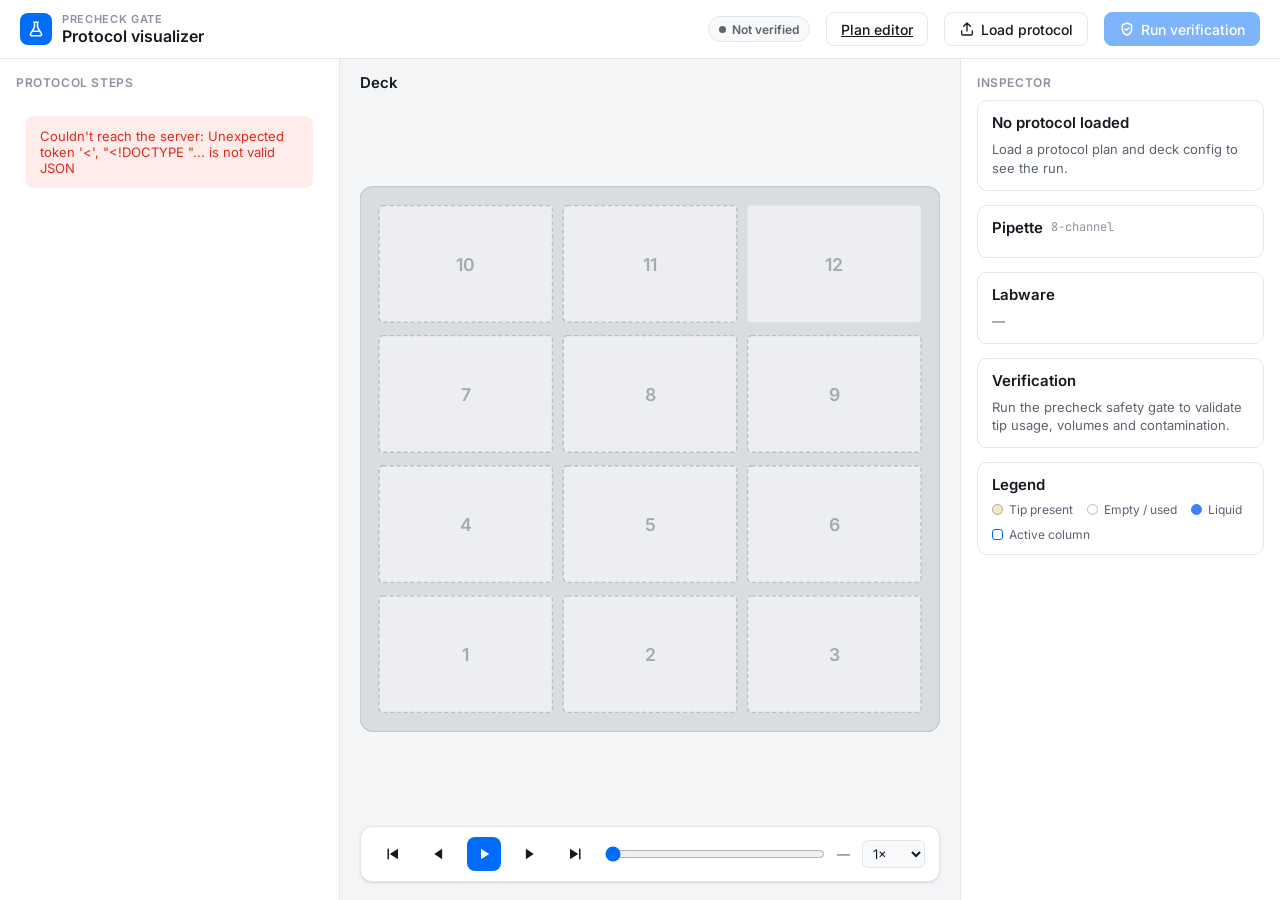
==== commit 8271ea31: "feat: add step-2 plan editor for building protocols by hand - New /editor page: protocol steps as bl" ====
--- a/viz_frontend/index.html
+++ b/viz_frontend/index.html
@@ -324,6 +324,7 @@
         <span class="meta" id="protocol-meta"></span>
         <div class="spacer"></div>
         <span class="pill" id="verify-pill">Not verified</span>
+        <a class="btn" href="/editor" title="Build or edit the plan step by step">Plan editor</a>
         <button class="btn" onclick="openLoadDialog()" title="Load protocol files">
             <svg viewBox="0 0 24 24" fill="none" stroke="currentColor" stroke-width="2" stroke-linecap="round" stroke-linejoin="round"><path d="M12 15V3M7 8l5-5 5 5"/><path d="M4 15v4a2 2 0 0 0 2 2h12a2 2 0 0 0 2-2v-4"/></svg>
             Load protocol
